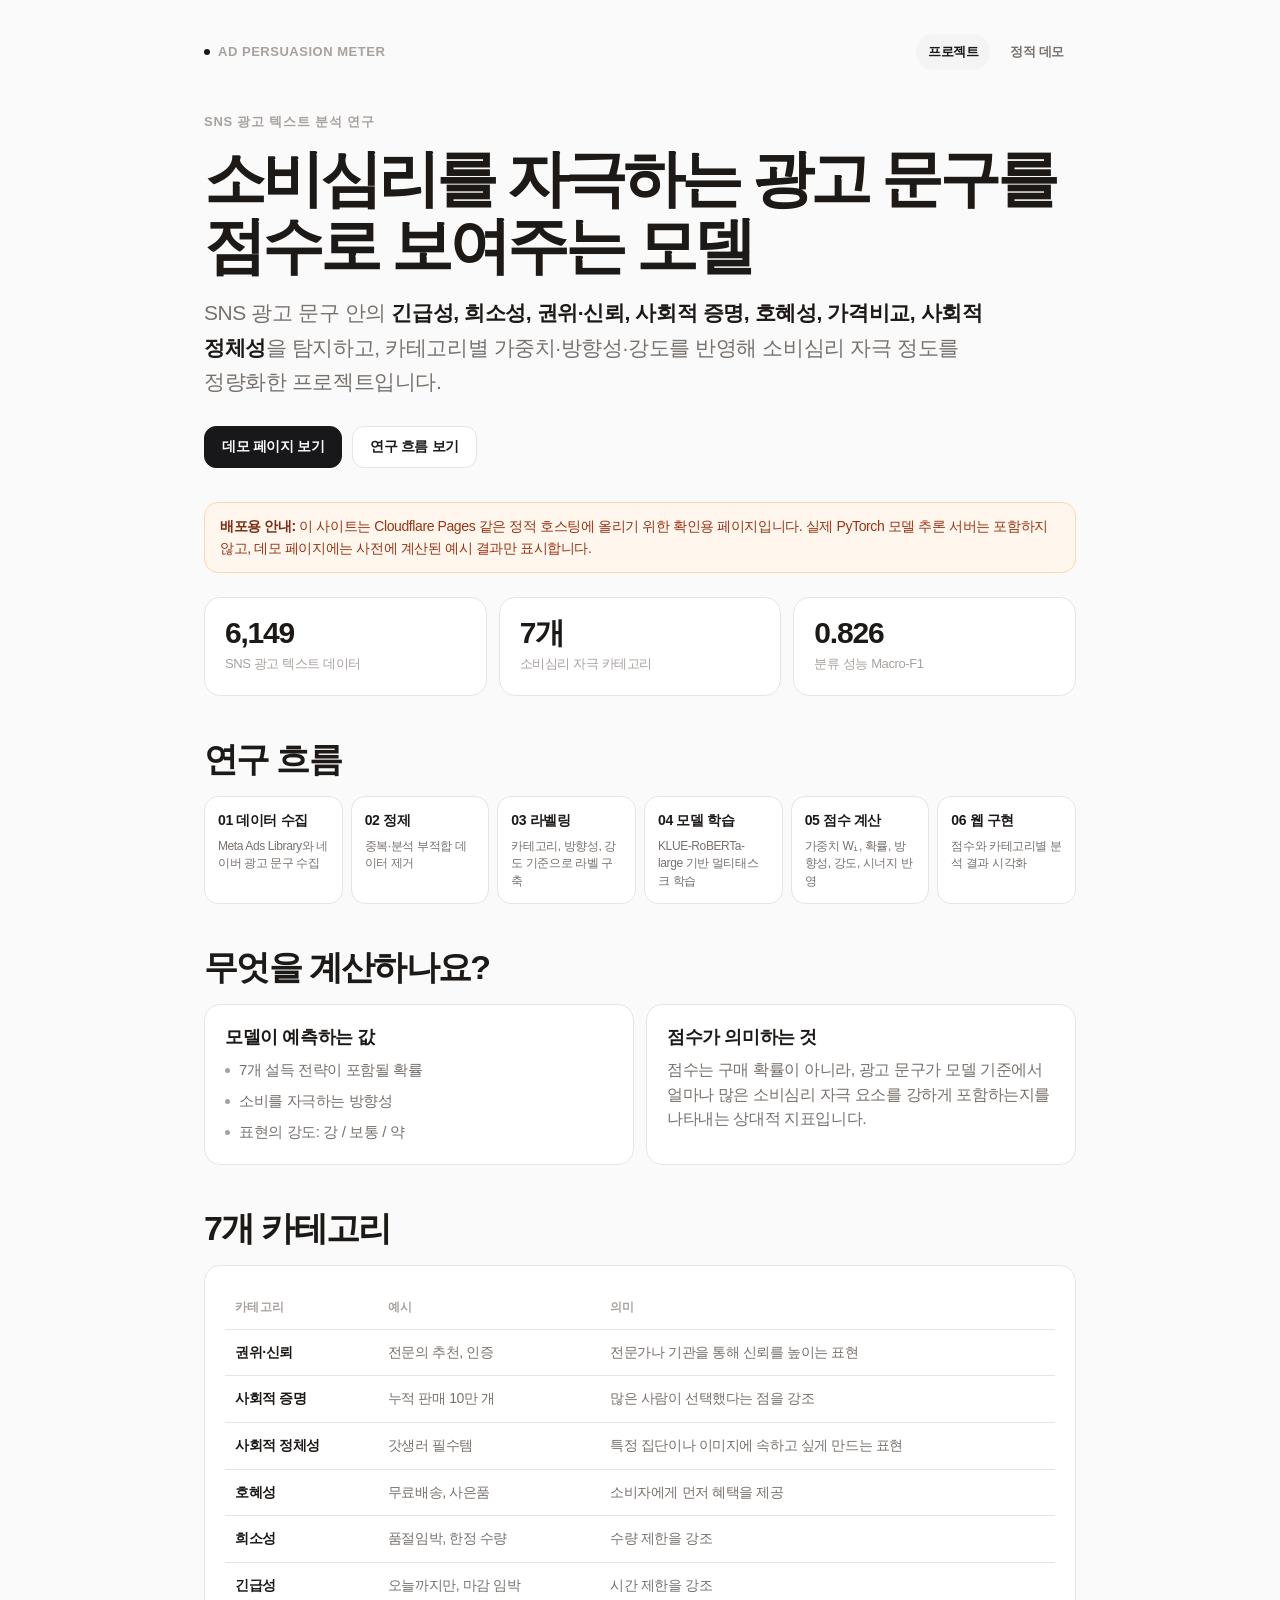
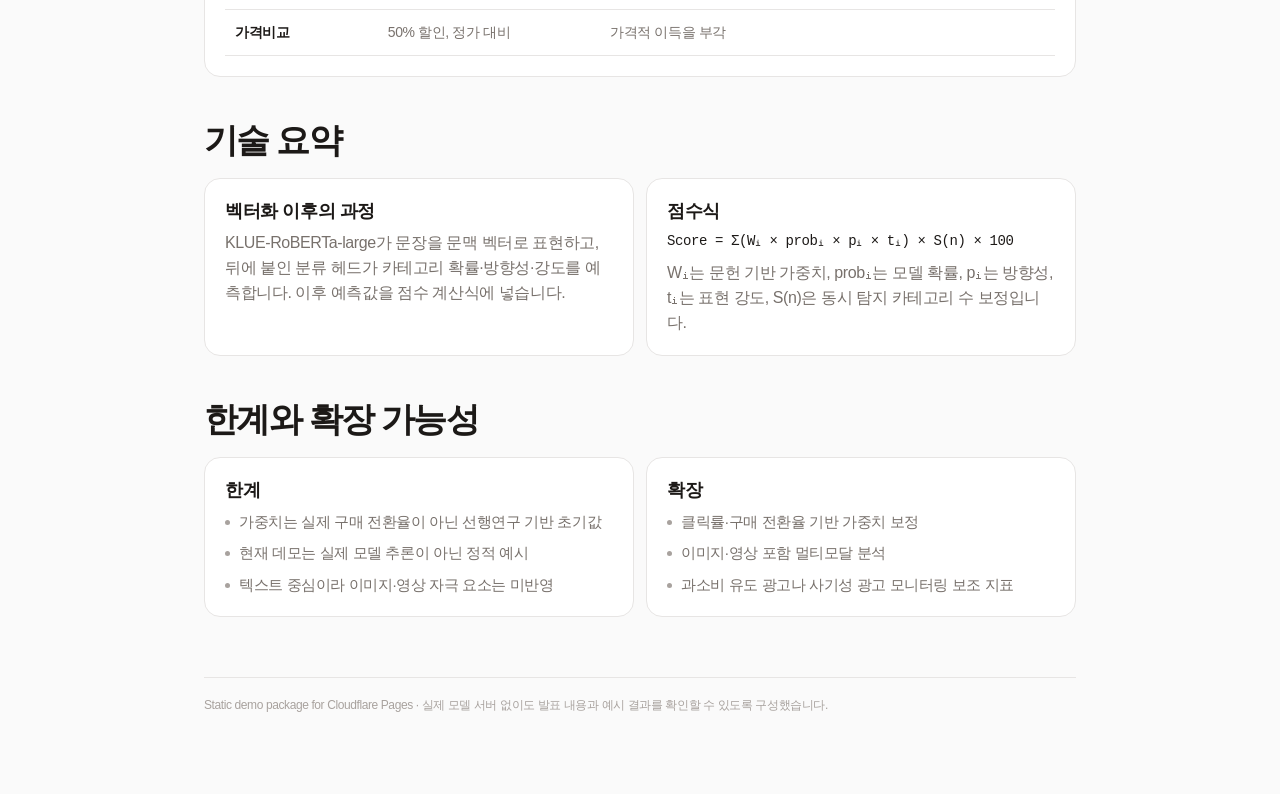
==== cloudflare-pages/index.html @ 115aaaf8 "Add Cloudflare Pages static demo" ====
<!doctype html>
<html lang="ko">
<head>
  <meta charset="utf-8" />
  <meta name="viewport" content="width=device-width, initial-scale=1" />
  <title>SNS 광고 소비심리 자극 점수 측정</title>
  <meta name="description" content="SNS 광고 문구의 소비심리 자극 요소를 7개 카테고리로 탐지하고 점수화한 연구 프로젝트 소개" />
  <link rel="stylesheet" href="assets/site.css" />
</head>
<body>
  <main class="container">
    <nav class="nav" aria-label="페이지 이동">
      <a class="brand" href="index.html"><span class="brand-dot"></span> AD Persuasion Meter</a>
      <div class="nav-links">
        <a class="nav-link active" href="index.html">프로젝트</a>
        <a class="nav-link" href="demo.html">정적 데모</a>
      </div>
    </nav>

    <header class="hero-head">
      <p class="kicker">SNS 광고 텍스트 분석 연구</p>
      <h1>소비심리를 자극하는 광고 문구를 점수로 보여주는 모델</h1>
      <p class="lead">
        SNS 광고 문구 안의 <strong>긴급성, 희소성, 권위·신뢰, 사회적 증명, 호혜성, 가격비교, 사회적 정체성</strong>을 탐지하고,
        카테고리별 가중치·방향성·강도를 반영해 소비심리 자극 정도를 정량화한 프로젝트입니다.
      </p>
      <div class="actions">
        <a class="btn primary" href="demo.html">데모 페이지 보기</a>
        <a class="btn" href="#flow">연구 흐름 보기</a>
      </div>
    </header>

    <section class="notice">
      <b>배포용 안내:</b> 이 사이트는 Cloudflare Pages 같은 정적 호스팅에 올리기 위한 확인용 페이지입니다.
      실제 PyTorch 모델 추론 서버는 포함하지 않고, 데모 페이지에는 사전에 계산된 예시 결과만 표시합니다.
    </section>

    <section class="grid three" aria-label="주요 성과">
      <div class="card metric"><span class="value">6,149</span><span class="label">SNS 광고 텍스트 데이터</span></div>
      <div class="card metric"><span class="value">7개</span><span class="label">소비심리 자극 카테고리</span></div>
      <div class="card metric"><span class="value">0.826</span><span class="label">분류 성능 Macro-F1</span></div>
    </section>

    <section class="section" id="flow">
      <h2>연구 흐름</h2>
      <div class="flow" role="list">
        <div class="flow-step" role="listitem"><b>01 데이터 수집</b><span>Meta Ads Library와 네이버 광고 문구 수집</span></div>
        <div class="flow-step" role="listitem"><b>02 정제</b><span>중복·분석 부적합 데이터 제거</span></div>
        <div class="flow-step" role="listitem"><b>03 라벨링</b><span>카테고리, 방향성, 강도 기준으로 라벨 구축</span></div>
        <div class="flow-step" role="listitem"><b>04 모델 학습</b><span>KLUE-RoBERTa-large 기반 멀티태스크 학습</span></div>
        <div class="flow-step" role="listitem"><b>05 점수 계산</b><span>가중치 Wᵢ, 확률, 방향성, 강도, 시너지 반영</span></div>
        <div class="flow-step" role="listitem"><b>06 웹 구현</b><span>점수와 카테고리별 분석 결과 시각화</span></div>
      </div>
    </section>

    <section class="section">
      <h2>무엇을 계산하나요?</h2>
      <div class="grid two">
        <div class="card">
          <h3>모델이 예측하는 값</h3>
          <ul>
            <li>7개 설득 전략이 포함될 확률</li>
            <li>소비를 자극하는 방향성</li>
            <li>표현의 강도: 강 / 보통 / 약</li>
          </ul>
        </div>
        <div class="card">
          <h3>점수가 의미하는 것</h3>
          <p>
            점수는 구매 확률이 아니라, 광고 문구가 모델 기준에서 얼마나 많은 소비심리 자극 요소를 강하게 포함하는지를 나타내는 상대적 지표입니다.
          </p>
        </div>
      </div>
    </section>

    <section class="section">
      <h2>7개 카테고리</h2>
      <div class="card" style="overflow-x:auto">
        <table class="category-table">
          <thead><tr><th>카테고리</th><th>예시</th><th>의미</th></tr></thead>
          <tbody>
            <tr><td>권위·신뢰</td><td>전문의 추천, 인증</td><td>전문가나 기관을 통해 신뢰를 높이는 표현</td></tr>
            <tr><td>사회적 증명</td><td>누적 판매 10만 개</td><td>많은 사람이 선택했다는 점을 강조</td></tr>
            <tr><td>사회적 정체성</td><td>갓생러 필수템</td><td>특정 집단이나 이미지에 속하고 싶게 만드는 표현</td></tr>
            <tr><td>호혜성</td><td>무료배송, 사은품</td><td>소비자에게 먼저 혜택을 제공</td></tr>
            <tr><td>희소성</td><td>품절임박, 한정 수량</td><td>수량 제한을 강조</td></tr>
            <tr><td>긴급성</td><td>오늘까지만, 마감 임박</td><td>시간 제한을 강조</td></tr>
            <tr><td>가격비교</td><td>50% 할인, 정가 대비</td><td>가격적 이득을 부각</td></tr>
          </tbody>
        </table>
      </div>
    </section>

    <section class="section">
      <h2>기술 요약</h2>
      <div class="grid two">
        <div class="card">
          <h3>벡터화 이후의 과정</h3>
          <p>
            KLUE-RoBERTa-large가 문장을 문맥 벡터로 표현하고, 뒤에 붙인 분류 헤드가 카테고리 확률·방향성·강도를 예측합니다.
            이후 예측값을 점수 계산식에 넣습니다.
          </p>
        </div>
        <div class="card">
          <h3>점수식</h3>
          <p style="font-family:ui-monospace,SFMono-Regular,Menlo,Consolas,monospace;color:var(--text);font-size:14px">
            Score = Σ(Wᵢ × probᵢ × pᵢ × tᵢ) × S(n) × 100
          </p>
          <p style="margin-top:8px">Wᵢ는 문헌 기반 가중치, probᵢ는 모델 확률, pᵢ는 방향성, tᵢ는 표현 강도, S(n)은 동시 탐지 카테고리 수 보정입니다.</p>
        </div>
      </div>
    </section>

    <section class="section">
      <h2>한계와 확장 가능성</h2>
      <div class="grid two">
        <div class="card">
          <h3>한계</h3>
          <ul>
            <li>가중치는 실제 구매 전환율이 아닌 선행연구 기반 초기값</li>
            <li>현재 데모는 실제 모델 추론이 아닌 정적 예시</li>
            <li>텍스트 중심이라 이미지·영상 자극 요소는 미반영</li>
          </ul>
        </div>
        <div class="card">
          <h3>확장</h3>
          <ul>
            <li>클릭률·구매 전환율 기반 가중치 보정</li>
            <li>이미지·영상 포함 멀티모달 분석</li>
            <li>과소비 유도 광고나 사기성 광고 모니터링 보조 지표</li>
          </ul>
        </div>
      </div>
    </section>

    <p class="footer">Static demo package for Cloudflare Pages · 실제 모델 서버 없이도 발표 내용과 예시 결과를 확인할 수 있도록 구성했습니다.</p>
  </main>
</body>
</html>
---- cloudflare-pages/assets/site.css ----
:root {
  --bg: #fafafa;
  --surface: #ffffff;
  --surface-soft: #f4f4f5;
  --border: #e7e5e4;
  --text: #1c1917;
  --text-soft: #78716c;
  --text-mute: #a8a29e;
  --accent: #18181b;
  --green: #16a34a;
  --amber: #d97706;
  --red: #dc2626;
  --identity: #8b5cf6;
  --scarcity: #ec4899;
  --urgency: #f97316;
  --proof: #06b6d4;
  --price: #10b981;
  --authority: #6366f1;
  --recip: #eab308;
}
* { box-sizing: border-box; margin: 0; padding: 0; }
html, body {
  background: var(--bg);
  color: var(--text);
  font-family: Pretendard, "Pretendard Variable", "Noto Sans KR", -apple-system, BlinkMacSystemFont, "Apple SD Gothic Neo", "Malgun Gothic", sans-serif;
  line-height: 1.55;
  letter-spacing: -0.025em;
  -webkit-font-smoothing: antialiased;
}
a { color: inherit; text-decoration: none; }
.container { max-width: 920px; margin: 0 auto; padding: 34px 24px 80px; }
.narrow { max-width: 760px; }
.nav { display: flex; align-items: center; justify-content: space-between; gap: 16px; margin-bottom: 42px; }
.brand { display: inline-flex; align-items: center; gap: 8px; color: var(--text-mute); font-size: 13px; font-weight: 700; letter-spacing: .04em; text-transform: uppercase; }
.brand-dot { width: 6px; height: 6px; border-radius: 50%; background: var(--accent); }
.nav-links { display: flex; align-items: center; gap: 8px; }
.nav-link { padding: 8px 12px; border-radius: 999px; color: var(--text-soft); font-size: 13px; font-weight: 650; }
.nav-link:hover, .nav-link.active { background: var(--surface-soft); color: var(--text); }
.hero-head { margin-bottom: 34px; }
.kicker { color: var(--text-mute); font-size: 13px; font-weight: 800; letter-spacing: .06em; text-transform: uppercase; margin-bottom: 14px; }
h1 { font-size: clamp(34px, 7vw, 62px); line-height: 1.08; letter-spacing: -0.065em; margin-bottom: 16px; }
.lead, .sub { color: var(--text-soft); font-size: clamp(17px, 2.1vw, 21px); line-height: 1.65; max-width: 780px; }
.lead strong, .sub strong { color: var(--text); font-weight: 750; }
.actions { display: flex; flex-wrap: wrap; gap: 10px; margin-top: 26px; }
.btn { display: inline-flex; align-items: center; justify-content: center; min-height: 42px; padding: 0 17px; border-radius: 12px; font-size: 14px; font-weight: 750; border: 1px solid var(--border); background: var(--surface); color: var(--text); cursor: pointer; font-family: inherit; transition: transform .15s ease, background .15s ease, border-color .15s ease; }
.btn:hover { transform: translateY(-1px); border-color: #d6d3d1; }
.btn.primary { background: var(--accent); color: var(--bg); border-color: var(--accent); }
.btn.primary:disabled { opacity: .55; cursor: default; transform: none; }
.notice { border: 1px solid #fed7aa; background: #fff7ed; color: #9a3412; border-radius: 14px; padding: 13px 15px; font-size: 14px; line-height: 1.55; margin: 18px 0 24px; }
.notice b { color: #7c2d12; }
.grid { display: grid; gap: 12px; }
.grid.two { grid-template-columns: repeat(2, minmax(0, 1fr)); }
.grid.three { grid-template-columns: repeat(3, minmax(0, 1fr)); }
.card { background: var(--surface); border: 1px solid var(--border); border-radius: 16px; padding: 20px; }
.section { margin-top: 42px; }
h2 { font-size: clamp(25px, 4vw, 34px); line-height: 1.25; letter-spacing: -0.05em; margin-bottom: 16px; }
h3 { font-size: 18px; line-height: 1.35; margin-bottom: 8px; }
p { color: var(--text-soft); font-size: 16px; }
ul { list-style: none; display: grid; gap: 8px; }
li { color: var(--text-soft); font-size: 15px; }
li::before { content: ""; display: inline-block; width: 5px; height: 5px; border-radius: 50%; background: var(--text-mute); margin-right: 9px; transform: translateY(-2px); }
.flow { display: grid; grid-template-columns: repeat(6, minmax(0, 1fr)); gap: 8px; }
.flow-step { min-height: 92px; padding: 13px; border: 1px solid var(--border); border-radius: 14px; background: var(--surface); }
.flow-step b { display: block; font-size: 14px; margin-bottom: 6px; }
.flow-step span { display: block; color: var(--text-soft); font-size: 12px; line-height: 1.45; }
.category-table { width: 100%; border-collapse: collapse; overflow: hidden; }
.category-table th, .category-table td { padding: 12px 10px; border-bottom: 1px solid var(--border); text-align: left; font-size: 14px; }
.category-table th { color: var(--text-mute); font-size: 12px; letter-spacing: .04em; text-transform: uppercase; }
.category-table td { color: var(--text-soft); }
.category-table td:first-child { color: var(--text); font-weight: 750; white-space: nowrap; }
.metric { display: flex; flex-direction: column; gap: 6px; }
.metric .value { color: var(--text); font-size: 30px; line-height: 1; letter-spacing: -0.04em; font-weight: 800; }
.metric .label { color: var(--text-mute); font-size: 13px; }
.footer { margin-top: 60px; padding-top: 18px; border-top: 1px solid var(--border); color: var(--text-mute); font-size: 12px; }
/* Demo page */
.demo-container { max-width: 760px; }
.demo-header { margin-bottom: 30px; }
.demo-header h1 { font-size: 32px; letter-spacing: -0.04em; margin-bottom: 6px; }
.demo-header .sub { font-size: 15px; }
.input-card { position: relative; padding: 20px; }
textarea { width: 100%; min-height: 92px; padding: 0; border: 0; resize: vertical; outline: none; background: transparent; color: var(--text); font: inherit; font-size: 16px; }
textarea::placeholder { color: var(--text-mute); }
.input-row { display: flex; align-items: center; gap: 12px; margin-top: 16px; padding-top: 16px; border-top: 1px solid var(--border); }
.toggle { display: inline-flex; align-items: center; gap: 8px; color: var(--text-soft); font-size: 13px; user-select: none; cursor: pointer; }
.toggle input { appearance: none; width: 32px; height: 18px; border-radius: 99px; background: var(--border); position: relative; cursor: pointer; }
.toggle input:checked { background: var(--accent); }
.toggle input::after { content: ""; position: absolute; top: 2px; left: 2px; width: 14px; height: 14px; border-radius: 50%; background: var(--surface); transition: transform .2s ease; }
.toggle input:checked::after { transform: translateX(14px); }
.shortcut { flex: 1; text-align: right; color: var(--text-mute); font-size: 12px; }
.subopts { display: flex; flex-direction: column; gap: 8px; padding: 12px 16px; background: var(--surface-soft); border-radius: 12px; margin: 16px 0; color: var(--text-soft); font-size: 12px; }
.subopts-row { display: flex; align-items: center; flex-wrap: wrap; gap: 13px; }
.subopts-label { color: var(--text); font-weight: 750; }
.formula-bar { display: flex; gap: 10px; align-items: center; flex-wrap: wrap; padding-top: 8px; border-top: 1px dashed var(--border); }
.formula-label { color: var(--text-mute); font-size: 11px; font-weight: 800; letter-spacing: .05em; text-transform: uppercase; }
.formula-code { display: inline-block; max-width: 100%; overflow-x: auto; background: var(--surface); border: 1px solid var(--border); border-radius: 7px; padding: 5px 9px; font-family: ui-monospace, SFMono-Regular, Menlo, Consolas, monospace; font-size: 12px; color: var(--text); }
.examples { display: flex; flex-wrap: wrap; gap: 6px; margin: 18px 0 32px; }
.chip { padding: 6px 12px; border-radius: 999px; border: 1px solid transparent; background: var(--surface-soft); color: var(--text-soft); font-size: 12px; cursor: pointer; transition: .15s ease; }
.chip:hover, .chip.active { background: var(--surface); color: var(--text); border-color: var(--border); }
#result { display: none; }
#result.show { display: block; }
.hero-result { text-align: center; padding: 18px 24px; margin-bottom: 12px; }
.score { font-size: 44px; font-weight: 800; letter-spacing: -0.04em; line-height: 1; margin: 4px 0; font-variant-numeric: tabular-nums; }
.level { font-size: 14px; color: var(--text-soft); text-transform: uppercase; letter-spacing: .1em; font-weight: 800; }
.level.high { color: var(--red); }
.level.mid { color: var(--amber); }
.level.low { color: var(--green); }
.level.none { color: var(--text-mute); }
.gauge { margin: 10px auto 0; max-width: 360px; height: 6px; border-radius: 999px; background: var(--surface-soft); overflow: hidden; }
.gauge-fill { height: 100%; border-radius: 999px; background: linear-gradient(90deg, var(--green), var(--amber), var(--red)); transition: width .45s ease; }
.actives { display: flex; justify-content: center; flex-wrap: wrap; gap: 6px; margin-top: 10px; }
.tag { display: inline-flex; align-items: center; gap: 6px; padding: 4px 12px; border-radius: 999px; background: var(--surface-soft); font-size: 13px; font-weight: 650; }
.tag-dot { width: 6px; height: 6px; border-radius: 50%; }
.cats { display: grid; gap: 6px; }
.cat-row { display: grid; grid-template-columns: 150px 1fr 46px; align-items: center; gap: 14px; padding: 8px 16px; border: 1px solid var(--border); border-radius: 12px; background: var(--surface); }
.cat-row.pos { border-color: transparent; }
.cat-row.pos[data-c="사회적_정체성"] { background: color-mix(in srgb, var(--identity) 8%, var(--surface)); }
.cat-row.pos[data-c="희소성"] { background: color-mix(in srgb, var(--scarcity) 8%, var(--surface)); }
.cat-row.pos[data-c="긴급성"] { background: color-mix(in srgb, var(--urgency) 8%, var(--surface)); }
.cat-row.pos[data-c="사회적_증명"] { background: color-mix(in srgb, var(--proof) 8%, var(--surface)); }
.cat-row.pos[data-c="가격비교"] { background: color-mix(in srgb, var(--price) 8%, var(--surface)); }
.cat-row.pos[data-c="권위_신뢰"] { background: color-mix(in srgb, var(--authority) 8%, var(--surface)); }
.cat-row.pos[data-c="호혜성"] { background: color-mix(in srgb, var(--recip) 8%, var(--surface)); }
.cat-name { display: flex; align-items: center; gap: 8px; font-size: 14px; font-weight: 650; white-space: nowrap; }
.cat-dot { width: 8px; height: 8px; border-radius: 50%; flex-shrink: 0; }
.cat-bar { position: relative; height: 8px; border-radius: 999px; background: var(--surface-soft); overflow: hidden; }
.cat-bar-fill { height: 100%; border-radius: 999px; transition: width .45s ease; }
.cat-bar-thr { position: absolute; top: -3px; bottom: -3px; width: 2px; border-radius: 1px; background: var(--text-mute); opacity: .55; }
.cat-prob { font-size: 13px; text-align: right; color: var(--text-soft); font-variant-numeric: tabular-nums; }
.cat-row.pos .cat-prob { color: var(--text); font-weight: 800; }
.meta { display: flex; justify-content: space-between; gap: 10px; margin-top: 20px; padding-top: 14px; border-top: 1px solid var(--border); color: var(--text-mute); font-size: 12px; }
details summary { cursor: pointer; color: var(--text-mute); font-size: 12px; user-select: none; margin-top: 14px; }
details summary:hover { color: var(--text-soft); }
details pre { margin-top: 8px; padding: 14px; border-radius: 10px; overflow: auto; background: var(--surface-soft); color: var(--text); font-size: 12px; }
.error { padding: 16px; border-radius: 12px; background: #fef2f2; color: #991b1b; font-size: 14px; }
.loading { padding: 18px; color: var(--text-soft); text-align: center; }
@media (max-width: 760px) {
  .container { padding: 24px 16px 56px; }
  .grid.two, .grid.three { grid-template-columns: 1fr; }
  .flow { grid-template-columns: repeat(2, minmax(0, 1fr)); }
  .cat-row { grid-template-columns: 118px 1fr 42px; gap: 10px; padding: 8px 12px; }
  .cat-name { font-size: 13px; }
  .score { font-size: 38px; }
  .nav { align-items: flex-start; flex-direction: column; }
  .input-row { flex-wrap: wrap; }
  .shortcut { display: none; }
}
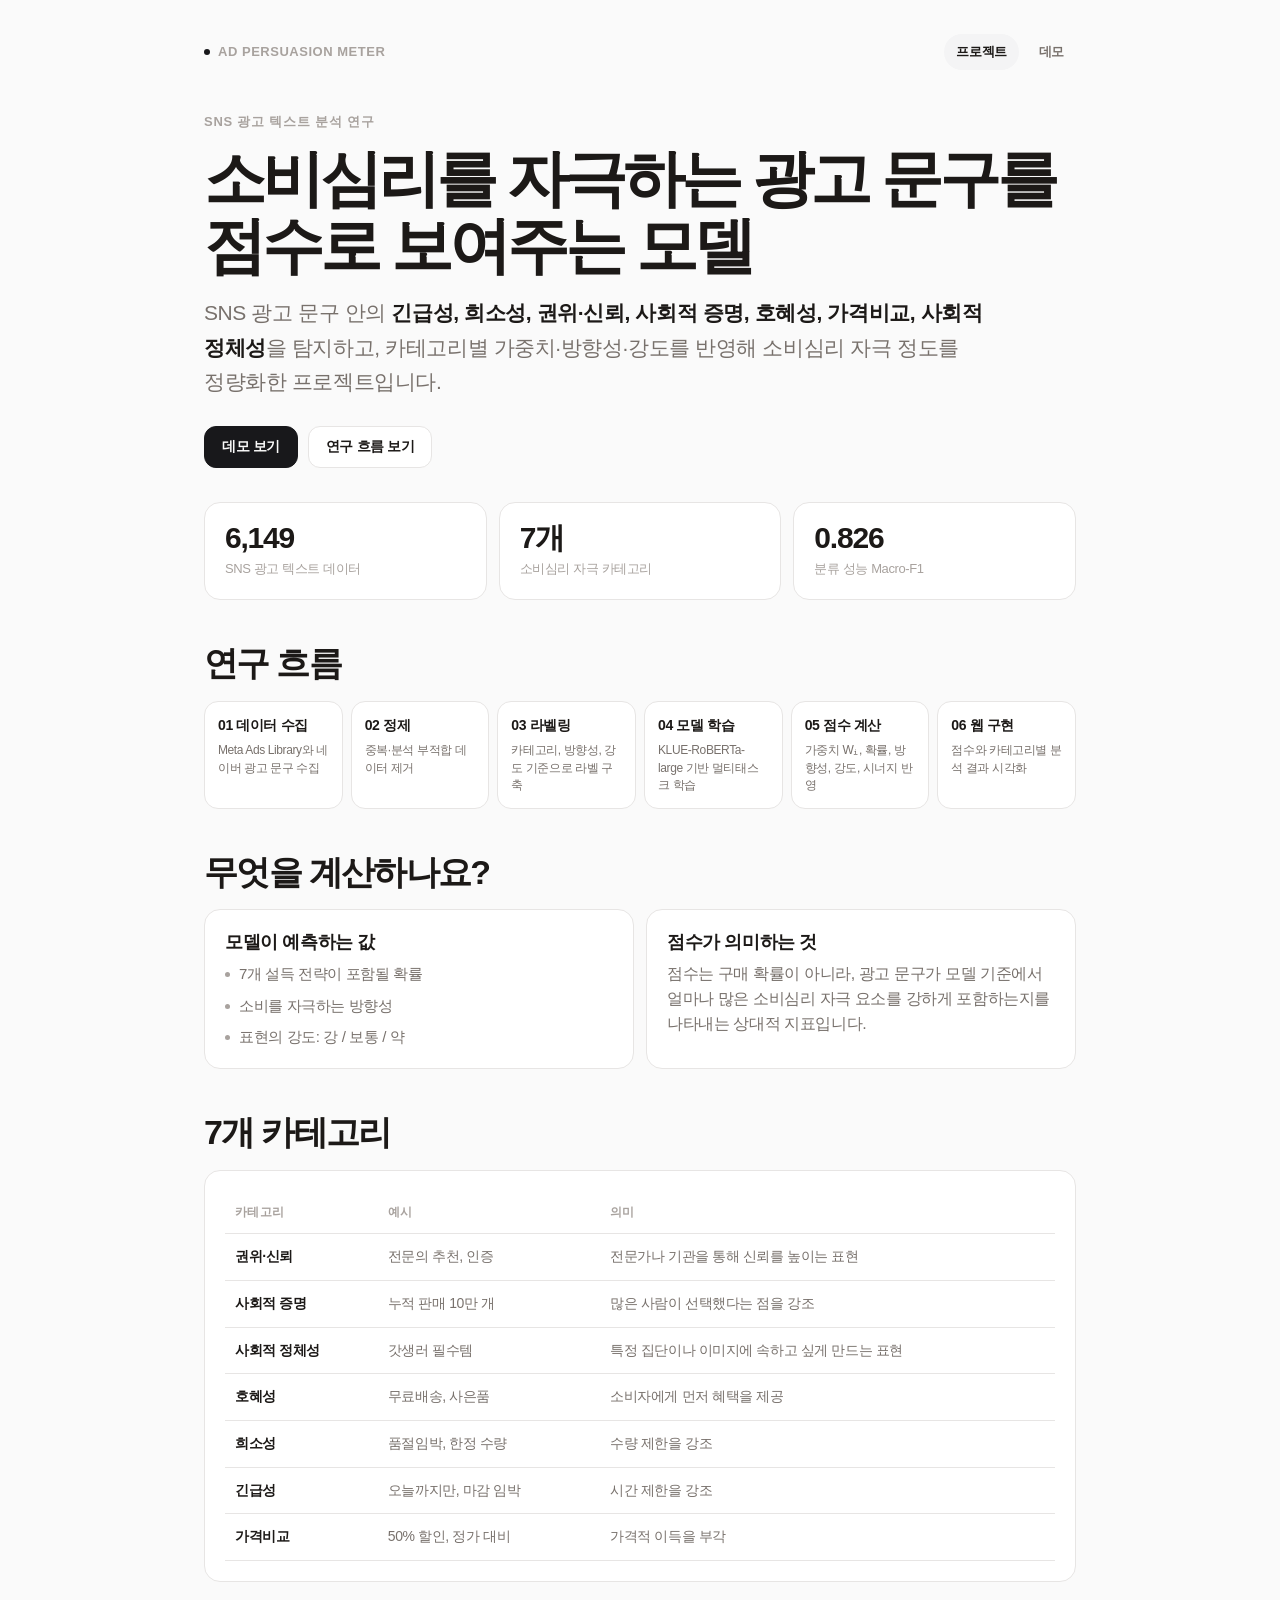
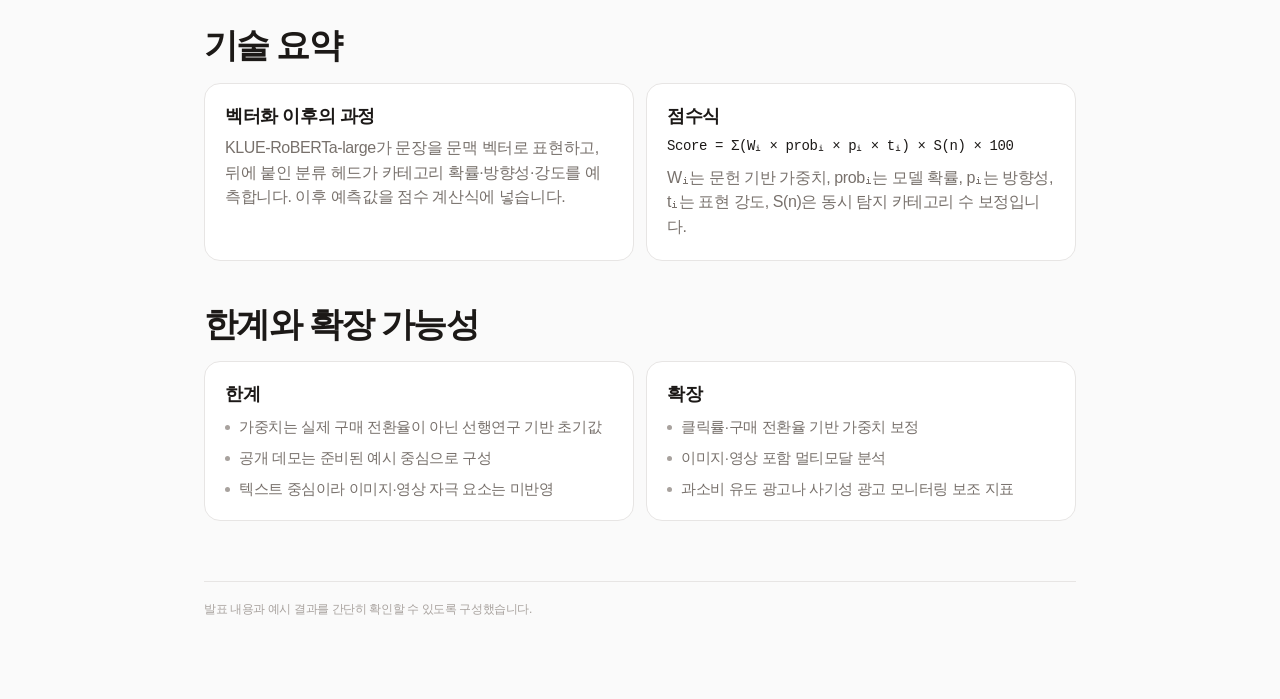
==== commit bb2332c7: "Tone down static demo messaging" ====
--- a/cloudflare-pages/index.html
+++ b/cloudflare-pages/index.html
@@ -13,7 +13,7 @@
       <a class="brand" href="index.html"><span class="brand-dot"></span> AD Persuasion Meter</a>
       <div class="nav-links">
         <a class="nav-link active" href="index.html">프로젝트</a>
-        <a class="nav-link" href="demo.html">정적 데모</a>
+        <a class="nav-link" href="demo.html">데모</a>
       </div>
     </nav>
 
@@ -25,15 +25,11 @@
         카테고리별 가중치·방향성·강도를 반영해 소비심리 자극 정도를 정량화한 프로젝트입니다.
       </p>
       <div class="actions">
-        <a class="btn primary" href="demo.html">데모 페이지 보기</a>
+        <a class="btn primary" href="demo.html">데모 보기</a>
         <a class="btn" href="#flow">연구 흐름 보기</a>
       </div>
     </header>
 
-    <section class="notice">
-      <b>배포용 안내:</b> 이 사이트는 Cloudflare Pages 같은 정적 호스팅에 올리기 위한 확인용 페이지입니다.
-      실제 PyTorch 모델 추론 서버는 포함하지 않고, 데모 페이지에는 사전에 계산된 예시 결과만 표시합니다.
-    </section>
 
     <section class="grid three" aria-label="주요 성과">
       <div class="card metric"><span class="value">6,149</span><span class="label">SNS 광고 텍스트 데이터</span></div>
@@ -118,7 +114,7 @@
           <h3>한계</h3>
           <ul>
             <li>가중치는 실제 구매 전환율이 아닌 선행연구 기반 초기값</li>
-            <li>현재 데모는 실제 모델 추론이 아닌 정적 예시</li>
+            <li>공개 데모는 준비된 예시 중심으로 구성</li>
             <li>텍스트 중심이라 이미지·영상 자극 요소는 미반영</li>
           </ul>
         </div>
@@ -133,7 +129,7 @@
       </div>
     </section>
 
-    <p class="footer">Static demo package for Cloudflare Pages · 실제 모델 서버 없이도 발표 내용과 예시 결과를 확인할 수 있도록 구성했습니다.</p>
+    <p class="footer">발표 내용과 예시 결과를 간단히 확인할 수 있도록 구성했습니다.</p>
   </main>
 </body>
 </html>
--- a/cloudflare-pages/assets/site.css
+++ b/cloudflare-pages/assets/site.css
@@ -46,8 +46,8 @@
 .btn:hover { transform: translateY(-1px); border-color: #d6d3d1; }
 .btn.primary { background: var(--accent); color: var(--bg); border-color: var(--accent); }
 .btn.primary:disabled { opacity: .55; cursor: default; transform: none; }
-.notice { border: 1px solid #fed7aa; background: #fff7ed; color: #9a3412; border-radius: 14px; padding: 13px 15px; font-size: 14px; line-height: 1.55; margin: 18px 0 24px; }
-.notice b { color: #7c2d12; }
+.notice { border: 1px solid var(--border); background: var(--surface-soft); color: var(--text-soft); border-radius: 14px; padding: 12px 14px; font-size: 14px; line-height: 1.55; margin: 18px 0 24px; }
+.notice b { color: var(--text); }
 .grid { display: grid; gap: 12px; }
 .grid.two { grid-template-columns: repeat(2, minmax(0, 1fr)); }
 .grid.three { grid-template-columns: repeat(3, minmax(0, 1fr)); }
